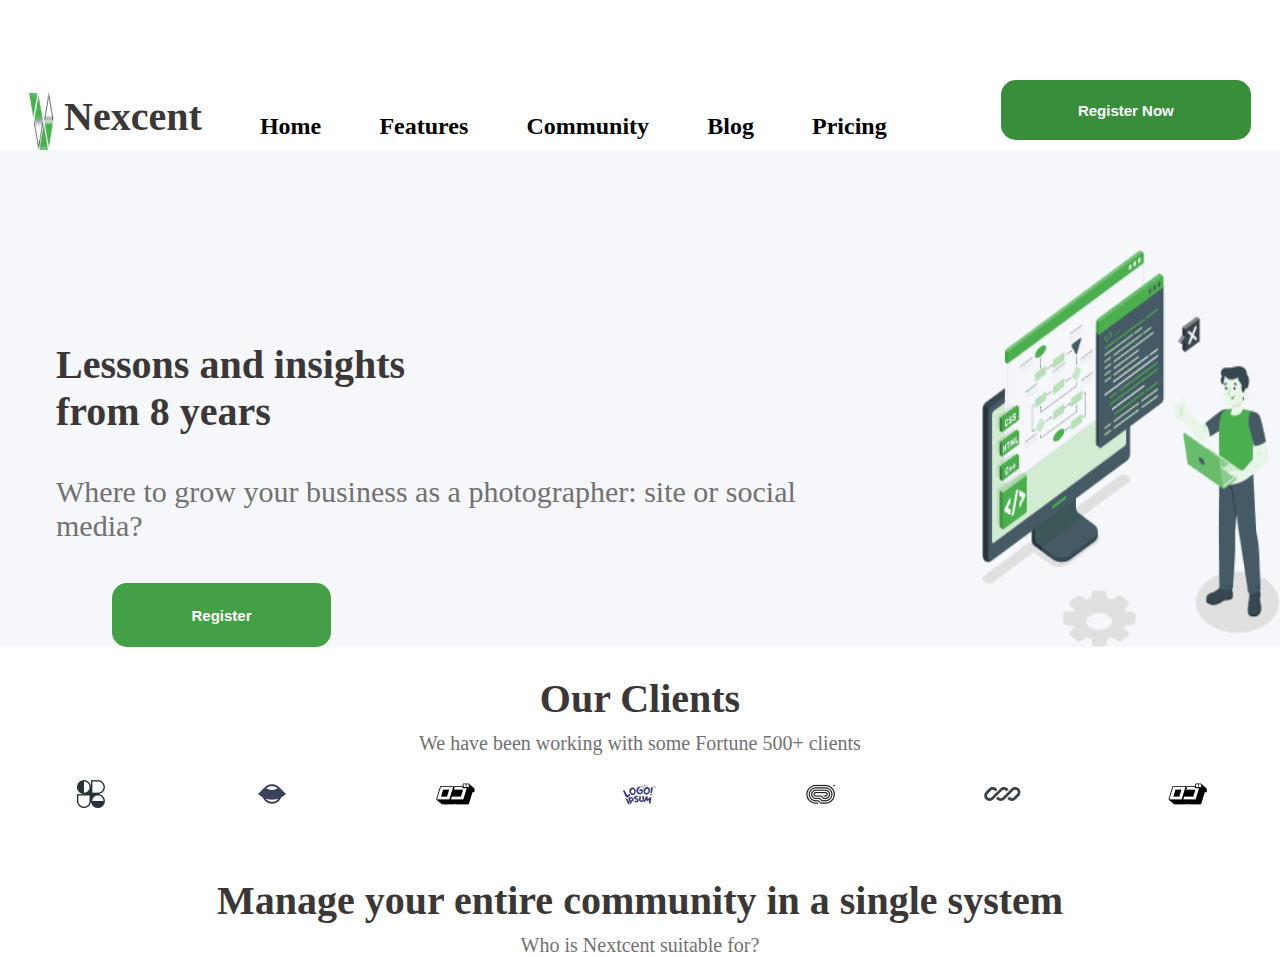
==== teste/index.html @ fdd28658 "Add files via upload" ====
<html lang="en">
<head>
    <meta charset="UTF-8">
    <meta name="viewport" content="width=device-width, initial-scale=1.0">
    <link rel="stylesheet" href="style.css">
    <title>Lição de HTML/CSS/JS</title>
</head>
<body>
    <header>
    <div >
        <img src="./Icon.png" alt="">
        <h1>Nexcent</h1>
    </div>
        <h2>Home</h2>
        <h2>Features</h2>
        <h2>Community</h2>
        <h2>Blog</h2>
        <h2>Pricing</h2>
        <button class="verde">Register Now</button>
    </header>
    <div class="container">
    <div class="texto">
        <h1>Lessons and insights  <br> from 8 years</h1>
        <p>Where to grow your business as a photographer: site or social media?</p>
        <button>Register</button>
        
        
    </div>
    
     <img src="./Illustration.png" alt="">
    </div>
    <div class="texto1">
        <h1>Our Clients</h1>
        <p>We have been working with some Fortune 500+ clients</p>
    </div>
    <div class="logo">
        <img src="./Logo.png" alt="">
        <img src="./Logo (1).png" alt="">
        <img src="./Logo (2).png" alt="">
        <img src="./Logo (3).png" alt="">
        <img src="./Logo (4).png" alt="">
        <img src="./Logo (5).png" alt="">
        <img src="./Logo (6).png" alt="">
    </div>
    <div class="texto2">
        <h1>Manage your entire community in a single system</h1>
        <p>Who is Nextcent suitable for?</p>
    </div>

    <div class="cards">
        <div class="custo">
            
        </div>

    </div>

</body>
</html>
---- teste/style.css ----
*{
    margin: 0;
    padding: 0;
    box-sizing: border-box;
}
body{
    background-color: #ffffff;
}
header{
    display: flex;
    flex-direction: row; 
    align-items: flex-end;
    justify-content: space-around;
    text-decoration: none;
    margin-top: 40px;
}
.verde{
    color:#ffffff;
    border: none;
    background-color:#388E3B ;
    border-radius: 15px;
    width: 250px ;
    height: 60px;
    margin-bottom: 10px;
}

.texto{
    display: flex;
    margin-top: 191px ;
    margin-left: 56px;
    flex-direction: column;
}
 h1 {
    font-size: 40px;
    margin-bottom: 10px;
    color: #3b3737;
}
.texto p{
    font-size: 30px;
    margin-top: 30px;
    color: #717171;
}

button{
    border-radius: 15px ;
    color: #ffffff;
    background-color: #43A046;
    width: 219px;
    height: 64px;
    margin-top: 40px;
    border: none;
    font-weight: 800;
    font-style: normal;
    margin-left: 56px;
    font-size: 15px;
}

.container{
    display: flex;
    background-color:#F5F7FA;
}

.container img{
    margin-top: 100px ;
    margin-left: 146px;
    width: 25%;

}

header div{
    display: flex;
}
 header div h1{
    margin-left: 10px;
 }

 h2{
    margin-bottom: 10px;
 }
 
.texto1{
    display: flex;
    flex-direction: column;
    justify-content: center;
    align-items: center;
}

.texto1 h1{
    font-size: 40px;
    color: #3b3737;
    margin-top: 28px;
}

.texto1 p{
    color: #717171;
    font-size: 20px;

}

.logo img{
    display: flex;
    flex-direction: row-reverse;
    justify-content: space-between;
    align-items: center;
}
.logo{
    display: flex;
    flex-direction: row;
    justify-content: space-around;
    margin-top: 22px;
}

.texto2{
    display: flex;
    flex-direction: column;
    justify-content: center;
    align-items: center;
    margin-top: 28px;
}

.texto2 h1{
    font-size: 40px;
    color: #3b3737;
    margin-top: 38px;
}
.texto2 p{
    color: #717171;
    font-size: 20px;
}

.cards{
    display: flex;
    flex-direction: row;
    justify-content: space-between;
}
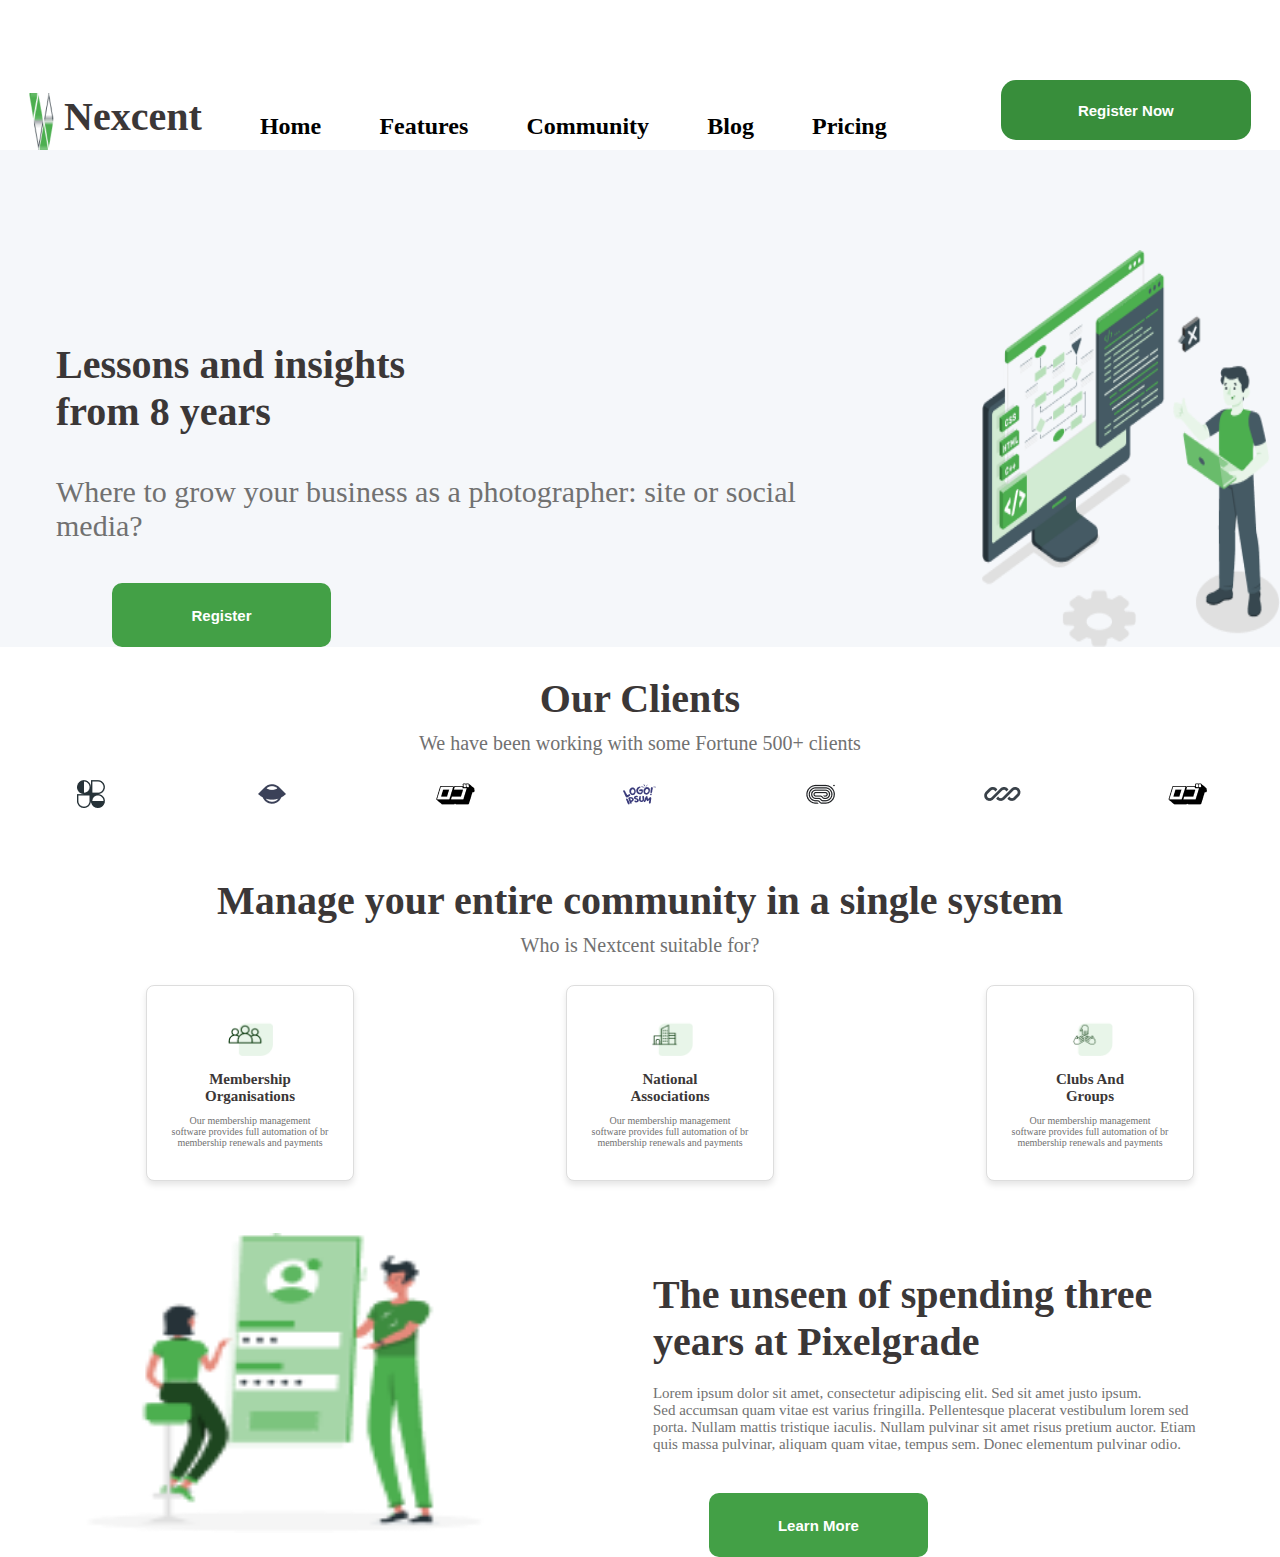
==== commit c553cd4f: "." ====
--- a/teste/index.html
+++ b/teste/index.html
@@ -46,13 +46,31 @@
         <h1>Manage your entire community in a single system</h1>
         <p>Who is Nextcent suitable for?</p>
     </div>
-
-    <div class="cards">
-        <div class="custo">
-            
+    
+    <div class="card">
+            <div class="card1">
+                <img src="./Icon (1).png" alt="">
+                <h1>Membership <br>Organisations</h1>
+                <p>Our membership management <br>software provides full automation of br membership renewals and payments</p>
+            </div>
+            <div class="card1">
+                <img src="./Icon (2).png" alt="">
+                <h1>National<br>Associations</h1>
+                <p>Our membership management <br>software provides full automation of br membership renewals and payments</p>
+            </div> 
+            <div class="card1">
+                <img src="./Icon (3).png" alt="">
+                <h1>Clubs And <br>Groups</h1>
+                <p>Our membership management <br>software provides full automation of br membership renewals and payments</p>
+            </div>          
+</div>
+<div class="container1">
+    <img src="./Group 238.png" alt="" class="imagem1">
+        <div class="texto3">
+            <h1>The unseen of spending three <br> years at Pixelgrade</h1>
+            <p>Lorem ipsum dolor sit amet, consectetur adipiscing elit. Sed sit amet justo ipsum. <br> Sed accumsan quam vitae est varius fringilla. Pellentesque placerat vestibulum lorem sed <br> porta. Nullam mattis tristique iaculis. Nullam pulvinar sit amet risus pretium auctor. Etiam <br> quis massa pulvinar, aliquam quam vitae, tempus sem. Donec elementum pulvinar odio.</p>
+            <button>Learn More</button>
         </div>
-
     </div>
-
 </body>
 </html>--- a/teste/style.css
+++ b/teste/style.css
@@ -1,7 +1,9 @@
+@import url('https://fonts.googleapis.com/css2?family=Inter:ital,opsz,wght@0,14..32,100..900;1,14..32,100..900&display=swap');
 *{
     margin: 0;
     padding: 0;
     box-sizing: border-box;
+    font-style: 'Inter' , sans-serif;
 }
 body{
     background-color: #ffffff;
@@ -42,7 +44,7 @@
 }
 
 button{
-    border-radius: 15px ;
+    border-radius: 10px ;
     color: #ffffff;
     background-color: #43A046;
     width: 219px;
@@ -127,9 +129,74 @@
     color: #717171;
     font-size: 20px;
 }
-
-.cards{
-    display: flex;
-    flex-direction: row;
-    justify-content: space-between;
+.card{
+  display: flex;
+  flex-direction: row;
+  justify-content: space-around;
+  margin-left:20px;
+  margin-top: 14px;
+}
+.card1 {
+    display: flex;
+    width: 208px;
+    height: 196px;
+    border: 1px solid #ddd;
+    border-radius: 8px;
+    overflow: hidden;
+    box-shadow: 0 4px 6px rgba(0, 0, 0, 0.1);
+    background-color: #FFFFFF;
+    margin-left: 40px;
+    margin-top: 14px;
+    flex-direction: column;
+    justify-content: center;
+    align-items: center;
+}
+
+.card1 img{
+    width: 45px;
+    height: 38px;
+    align-self: center;
+     margin-bottom: 15px;
+}
+
+.card1 h1{
+    text-align: center;
+    font-size: 15px;
+    color: #3b3737;
+}
+
+.card1 p{
+    text-align: center;
+    color: #717171;
+    font-size: 10px;
+    flex-direction: column;
+}
+
+.container1{
+    display:flex;
+    justify-content: space-around;
+}
+
+.texto3{
+    display: flex;
+    flex-direction: column;
+    margin-top: 52px;
+}
+
+.texto3 h1{
+    font-size: 40px;
+    color: #3b3737;
+    margin-top: 38px;
+    margin-bottom: 20px;
+}
+.texto3 p{
+    font-style: 'Inter';
+    color: #717171;
+    font-size: 15px;
+}
+
+ .imagem1{
+    width: 400px;
+    height:300px;
+    margin-top: 52px;
 }